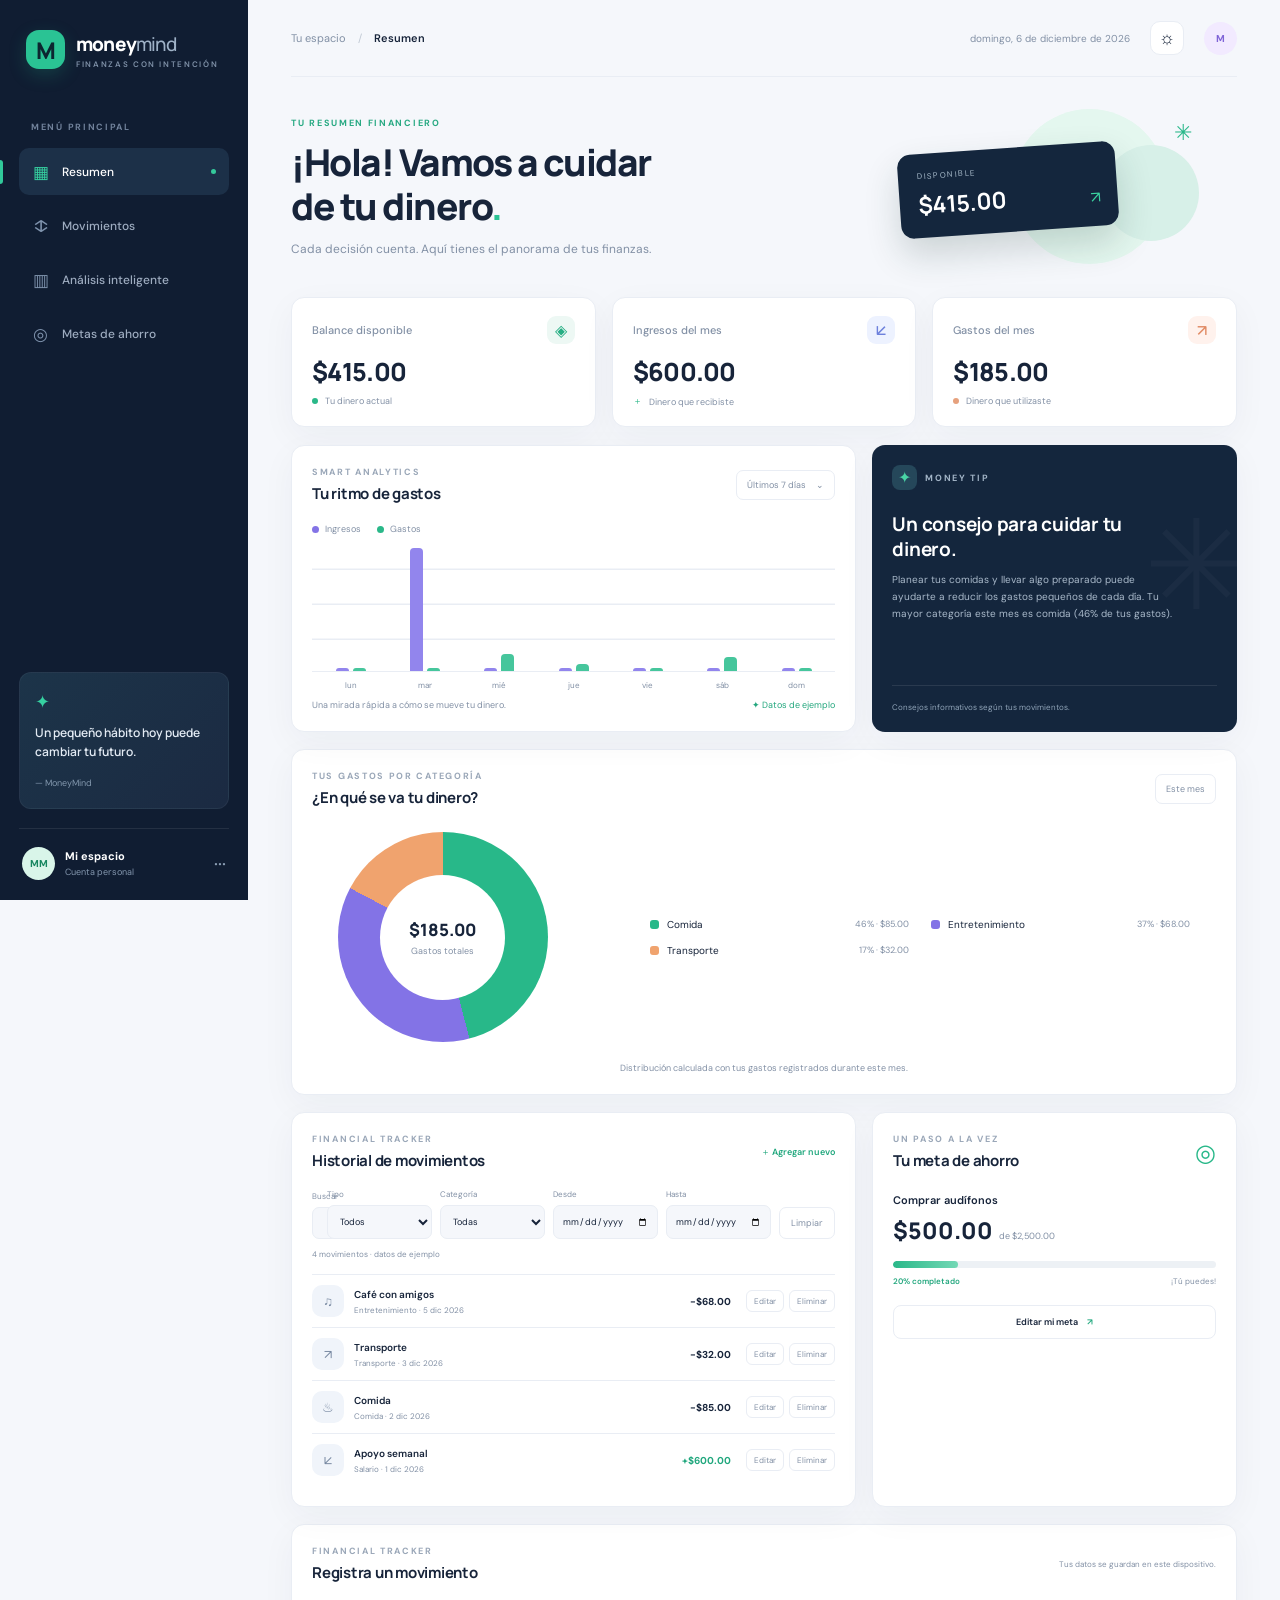
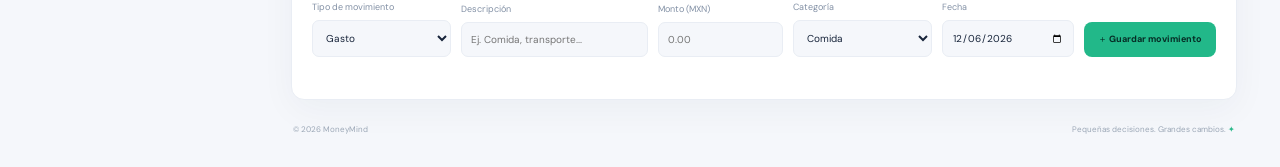
==== index.html @ c8168538 "Migrar versión actual de MoneyMind" ====
<!DOCTYPE html>
<html lang="es">
<head>
  <meta charset="UTF-8">
  <meta name="viewport" content="width=device-width, initial-scale=1.0">
  <meta name="theme-color" content="#101b2d">
  <meta name="description" content="MoneyMind: entiende tus hábitos y toma el control de tu dinero.">
  <title>MoneyMind — Tu dinero, bajo control</title>
  <link rel="preconnect" href="https://fonts.googleapis.com">
  <link rel="preconnect" href="https://fonts.gstatic.com" crossorigin>
  <link href="https://fonts.googleapis.com/css2?family=DM+Sans:wght@400;500;600;700&family=Manrope:wght@400;500;600;700;800&display=swap" rel="stylesheet">
  <link rel="stylesheet" href="css/styles.css">
</head>
<body>
  <div class="app-shell">
    <aside class="sidebar" id="sidebar">
      <a class="brand" href="#" aria-label="MoneyMind inicio">
        <span class="brand-mark">M</span>
        <span>money<span class="brand-light">mind</span><small>FINANZAS CON INTENCIÓN</small></span>
      </a>
      <div class="side-label">MENÚ PRINCIPAL</div>
      <nav class="nav-list" aria-label="Navegación principal">
        <a class="nav-item active" href="#overview"><span class="nav-icon">▦</span>Resumen <span class="nav-current"></span></a>
        <a class="nav-item" href="#transactions"><span class="nav-icon">↕</span>Movimientos</a>
        <a class="nav-item" href="#analytics"><span class="nav-icon">▥</span>Análisis inteligente</a>
        <a class="nav-item" href="#goals"><span class="nav-icon">◎</span>Metas de ahorro</a>
      </nav>
      <div class="sidebar-bottom">
        <div class="tip-card">
          <span class="tip-spark">✦</span>
          <p>Un pequeño hábito hoy puede cambiar tu futuro.</p>
          <span>— MoneyMind</span>
        </div>
        <div class="profile">
          <div class="avatar">MM</div>
          <div><strong>Mi espacio</strong><small>Cuenta personal</small></div>
          <span class="profile-dots">···</span>
        </div>
      </div>
    </aside>

    <main class="main-content" id="overview">
      <header class="topbar">
        <button class="mobile-menu" id="mobileMenu" aria-label="Abrir menú">☰</button>
        <div class="breadcrumb">Tu espacio <span>/</span> <strong>Resumen</strong></div>
        <div class="top-actions">
          <span class="date-label" id="todayLabel"></span>
          <button class="icon-button theme-toggle" id="themeToggle" aria-label="Cambiar tema" title="Cambiar tema">☼</button>
          <div class="top-avatar">M</div>
        </div>
      </header>

      <section class="welcome-row">
        <div>
          <p class="eyebrow">TU RESUMEN FINANCIERO</p>
          <h1>¡Hola! Vamos a cuidar<br class="desktop-break"> de tu dinero<span class="accent-dot">.</span></h1>
          <p class="welcome-subtitle">Cada decisión cuenta. Aquí tienes el panorama de tus finanzas.</p>
        </div>
        <div class="welcome-art" aria-hidden="true">
          <div class="art-circle circle-one"></div><div class="art-circle circle-two"></div>
          <div class="art-card"><span>DISPONIBLE</span><strong id="artBalance">$0.00</strong><i>↗</i></div>
          <span class="art-star">✳</span>
        </div>
      </section>

      <section class="summary-grid" aria-label="Resumen de finanzas">
        <article class="summary-card balance-card">
          <div class="card-top"><span>Balance disponible</span><span class="metric-icon">◈</span></div>
          <div class="metric-value" id="balanceValue">$0.00</div>
          <div class="metric-foot"><span class="status-dot"></span><span>Tu dinero actual</span></div>
        </article>
        <article class="summary-card">
          <div class="card-top"><span>Ingresos del mes</span><span class="metric-icon income-icon">↙</span></div>
          <div class="metric-value" id="incomeValue">$0.00</div>
          <div class="metric-foot"><span class="positive">＋</span><span>Dinero que recibiste</span></div>
        </article>
        <article class="summary-card">
          <div class="card-top"><span>Gastos del mes</span><span class="metric-icon expense-icon">↗</span></div>
          <div class="metric-value" id="expenseValue">$0.00</div>
          <div class="metric-foot"><span class="neutral-dot"></span><span>Dinero que utilizaste</span></div>
        </article>
      </section>

      <section class="content-grid">
        <article class="panel chart-panel" id="analytics">
          <div class="panel-heading">
            <div><p class="eyebrow">SMART ANALYTICS</p><h2>Tu ritmo de gastos</h2></div>
            <span class="period-pill">Últimos 7 días <span>⌄</span></span>
          </div>
          <div class="chart-legend"><span><i class="legend-dot income-legend"></i>Ingresos</span><span><i class="legend-dot expense-legend"></i>Gastos</span></div>
          <div class="chart" id="weeklyChart" aria-label="Gráfica de ingresos y gastos de los últimos siete días"></div>
          <div class="chart-foot"><span>Una mirada rápida a cómo se mueve tu dinero.</span><span class="chart-insight" id="dataStatus">✦ Datos de ejemplo</span></div>
        </article>

        <article class="panel insight-panel">
          <div class="insight-heading"><span class="insight-icon">✦</span><span class="eyebrow">MONEY TIP</span></div>
          <h2>Un consejo para cuidar tu dinero.</h2>
          <p id="insightText">Registra tus movimientos para descubrir en qué estás gastando más y encontrar oportunidades para ahorrar.</p>
          <div class="insight-bottom"><span>Consejos informativos según tus movimientos.</span></div>
        </article>
      </section>


      <section class="panel category-panel" id="categoryBreakdown">
        <div class="panel-heading">
          <div><p class="eyebrow">TUS GASTOS POR CATEGORÍA</p><h2>¿En qué se va tu dinero?</h2></div>
          <span class="period-pill">Este mes</span>
        </div>
        <div class="pie-layout">
          <div class="expense-pie" id="expensePie" role="img" aria-label="Distribución de gastos por categoría">
            <div class="pie-center"><strong id="pieTotal">$0.00</strong><span>Gastos totales</span></div>
          </div>
          <div class="pie-legend" id="pieLegend"></div>
        </div>
        <p class="pie-note" id="pieNote">La gráfica mostrará tus gastos cuando registres movimientos.</p>
      </section>

      <section class="lower-grid">
        <article class="panel transactions-panel" id="transactions">
          <div class="panel-heading">
            <div><p class="eyebrow">FINANCIAL TRACKER</p><h2>Historial de movimientos</h2></div>
            <a class="text-link" href="#addTransaction">＋ Agregar nuevo</a>
          </div>
          <div class="history-filters" aria-label="Filtros del historial">
            <label>Buscar<input id="searchFilter" type="search" placeholder="Descripción o categoría"></label>
            <label>Tipo<select id="typeFilter"><option value="all">Todos</option><option value="income">Ingresos</option><option value="expense">Gastos</option></select></label>
            <label>Categoría<select id="categoryFilter"><option value="all">Todas</option><option>Comida</option><option>Transporte</option><option>Educación</option><option>Entretenimiento</option><option>Compras</option><option>Salud</option><option>Salario</option><option>Otros</option></select></label>
            <label>Desde<input id="startDateFilter" type="date"></label>
            <label>Hasta<input id="endDateFilter" type="date"></label>
            <button class="filter-reset" id="resetFilters" type="button">Limpiar</button>
          </div>
          <div class="history-count" id="historyCount" aria-live="polite"></div>
          <div class="transaction-list" id="transactionList"></div>
          <div class="empty-state hidden" id="emptyTransactions">No hay movimientos que coincidan con los filtros.</div>
        </article>

        <article class="panel goal-panel" id="goals">
          <div class="panel-heading"><div><p class="eyebrow">UN PASO A LA VEZ</p><h2>Tu meta de ahorro</h2></div><span class="goal-symbol">◎</span></div>
          <div class="goal-name" id="goalName">Mi primera meta</div>
          <div class="goal-amount"><strong id="goalCurrent">$0</strong><span>de <span id="goalTarget">$2,500</span></span></div>
          <div class="progress-track"><div class="progress-fill" id="goalProgress"></div></div>
          <div class="goal-foot"><span id="goalPercent">0% completado</span><span>¡Tú puedes!</span></div>
          <button class="outline-button" id="editGoal">Editar mi meta <span>↗</span></button>
        </article>
      </section>

      <section class="panel add-panel" id="addTransaction">
        <div class="panel-heading">
          <div><p class="eyebrow">FINANCIAL TRACKER</p><h2>Registra un movimiento</h2></div>
          <span class="form-note">Tus datos se guardan en este dispositivo.</span>
        </div>
        <form id="transactionForm" class="transaction-form">
          <label>Tipo de movimiento<select id="type" required><option value="expense">Gasto</option><option value="income">Ingreso</option></select></label>
          <label>Descripción<input id="description" type="text" placeholder="Ej. Comida, transporte..." maxlength="50" required></label>
          <label>Monto (MXN)<input id="amount" type="number" min="0.01" step="0.01" placeholder="0.00" required></label>
          <label>Categoría<select id="category" required><option>Comida</option><option>Transporte</option><option>Educación</option><option>Entretenimiento</option><option>Compras</option><option>Salud</option><option>Salario</option><option>Otros</option></select></label>
          <label>Fecha<input id="transactionDate" type="date" required></label>
          <div class="form-actions"><button class="primary-button" id="submitTransaction" type="submit">＋ Guardar movimiento</button><button class="cancel-button hidden" id="cancelEdit" type="button">Cancelar</button></div>
        </form>
        <p class="form-feedback" id="formFeedback" role="status"></p>
      </section>

      <footer class="footer"><span>© 2026 MoneyMind</span><span>Pequeñas decisiones. Grandes cambios. <b>✦</b></span></footer>
    </main>
  </div>
  <script src="js/app.js"></script>
</body>
</html>
---- css/styles.css ----
:root{font-family:"DM Sans",sans-serif;color:#17243a;background:#f5f7fb;font-synthesis:none;text-rendering:optimizeLegibility;--bg:#f5f7fb;--surface:#fff;--text:#17243a;--muted:#8290a5;--line:#e9edf4;--navy:#101d32;--green:#28b889;--green-soft:#e8f8f2;--purple:#8373e6;--shadow:0 10px 35px rgba(24,43,75,.045)}
*{box-sizing:border-box}html{scroll-behavior:smooth}body{margin:0;background:var(--bg);color:var(--text);transition:background .25s,color .25s}button,input,select{font:inherit}button,a{-webkit-tap-highlight-color:transparent}a{color:inherit;text-decoration:none}.app-shell{min-height:100vh}.sidebar{width:248px;background:var(--navy);color:#fff;position:fixed;inset:0 auto 0 0;padding:30px 19px 20px;display:flex;flex-direction:column;z-index:10}.brand{display:flex;align-items:center;gap:11px;font:800 19px Manrope,sans-serif;letter-spacing:-.8px;margin:0 0 52px 7px}.brand-mark{height:39px;width:39px;border-radius:13px;background:#2ac394;color:#0c2630;display:grid;place-items:center;font:800 23px Manrope;box-shadow:0 6px 18px #20b78935}.brand-light{font-weight:500;color:#9fb2c7}.brand small{display:block;font:600 8px "DM Sans";letter-spacing:1.65px;color:#7f91a8;margin-top:2px}.side-label,.eyebrow{font-size:9px;font-weight:700;letter-spacing:1.7px;color:var(--muted)}.side-label{color:#71829b;margin:0 0 15px 12px}.nav-list{display:grid;gap:7px}.nav-item{height:47px;display:flex;align-items:center;gap:13px;padding:0 13px;border-radius:10px;color:#9eacc0;font-size:12px;font-weight:500;position:relative;transition:.2s}.nav-item:hover{background:#ffffff0c;color:white}.nav-item.active{background:#1c3048;color:#fff}.nav-item.active:before{content:"";position:absolute;left:-19px;height:24px;width:3px;background:#31c99a;border-radius:0 4px 4px 0}.nav-icon{font-size:17px;width:17px;text-align:center;color:#7f93ad}.active .nav-icon{color:#36d1a1}.nav-current{margin-left:auto;width:5px;height:5px;background:#35c99b;border-radius:50%}.soon{font-size:7px;letter-spacing:.7px;background:#35425a;color:#aab8cb;padding:4px 5px;border-radius:4px;margin-left:auto}.sidebar-bottom{margin-top:auto}.tip-card{padding:17px 15px;background:linear-gradient(135deg,#1c3449,#1b2a42);border:1px solid #ffffff0c;border-radius:12px;margin-bottom:19px}.tip-spark{color:#36d1a1;font-size:18px}.tip-card p{font:600 12px/1.6 Manrope;margin:9px 0;color:#e2eaf3}.tip-card>span:last-child{font-size:9px;color:#8297ad}.profile{border-top:1px solid #ffffff15;padding:18px 3px 0;display:flex;align-items:center;gap:10px}.avatar,.top-avatar{height:33px;width:33px;border-radius:50%;display:grid;place-items:center;background:#d9f5e9;color:#178760;font-size:10px;font-weight:700}.profile strong,.profile small{display:block}.profile strong{font-size:11px}.profile small{font-size:9px;color:#8497ae;margin-top:3px}.profile-dots{margin-left:auto;color:#8da0b6;font-size:20px}.main-content{margin-left:248px;padding:0 43px 24px;max-width:1640px}.topbar{height:77px;display:flex;align-items:center;justify-content:space-between;border-bottom:1px solid var(--line)}.breadcrumb{font-size:11px;color:var(--muted)}.breadcrumb span{padding:0 9px;color:#c1c9d4}.breadcrumb strong{color:var(--text);font-weight:600}.top-actions{display:flex;align-items:center;gap:20px}.date-label{font-size:10px;color:var(--muted)}.icon-button{height:34px;width:34px;border:1px solid var(--line);border-radius:10px;background:var(--surface);color:var(--text);cursor:pointer;font-size:18px}.top-avatar{background:#f2eaff;color:#8065d7}.mobile-menu{display:none}.welcome-row{min-height:220px;display:flex;align-items:center;justify-content:space-between;position:relative;overflow:hidden}.welcome-row .eyebrow{color:#27a982;margin:0 0 12px}.welcome-row h1{font:800 clamp(28px,3vw,37px)/1.18 Manrope,sans-serif;letter-spacing:-1.5px;margin:0;color:var(--text)}.accent-dot{color:#2ac394}.welcome-subtitle{font-size:12px;color:var(--muted);margin:13px 0 0}.welcome-art{height:170px;width:330px;position:relative;margin-right:4%;}.art-circle{position:absolute;border-radius:50%;background:#e4f7ef}.circle-one{height:155px;width:155px;right:32px;top:7px}.circle-two{height:96px;width:96px;right:0;top:43px;background:#d7f0e8}.art-card{position:absolute;top:46px;left:30px;width:218px;padding:17px 19px;background:#14263d;color:white;border-radius:13px;box-shadow:0 17px 35px #183c3730;transform:rotate(-4deg)}.art-card span{display:block;font-size:8px;letter-spacing:1.5px;color:#a6b9c9}.art-card strong{display:block;font:700 23px Manrope;margin-top:8px}.art-card i{position:absolute;right:17px;bottom:18px;color:#3bd2a0;font-style:normal}.art-star{position:absolute;right:7px;top:16px;color:#28b889;font-size:22px}.summary-grid{display:grid;grid-template-columns:repeat(3,1fr);gap:16px;margin-bottom:18px}.summary-card,.panel{background:var(--surface);border:1px solid var(--line);border-radius:13px;box-shadow:var(--shadow)}.summary-card{padding:18px 20px;min-height:124px}.card-top{display:flex;align-items:center;justify-content:space-between;font-size:11px;color:var(--muted);font-weight:500}.metric-icon{height:28px;width:28px;display:grid;place-items:center;border-radius:9px;background:#edf8f4;color:#25ae83;font-size:16px}.income-icon{background:#edf2ff;color:#6d81dc}.expense-icon{background:#fff2ed;color:#e18b65}.metric-value{font:800 25px Manrope;letter-spacing:-.7px;margin:10px 0 6px}.metric-foot{display:flex;align-items:center;gap:7px;font-size:9px;color:var(--muted)}.status-dot,.neutral-dot{width:6px;height:6px;border-radius:50%;background:#2ab889}.neutral-dot{background:#e6a17d}.positive{color:#2ab889;font-weight:700}.content-grid{display:grid;grid-template-columns:1.55fr 1fr;gap:16px;margin-bottom:17px}.panel{padding:20px}.panel-heading{display:flex;align-items:center;justify-content:space-between;gap:12px}.panel-heading .eyebrow{margin:0 0 5px;color:#9aa7b8}.panel h2{font:700 15px Manrope;margin:0;letter-spacing:-.25px}.period-pill{font-size:9px;color:var(--muted);padding:8px 10px;border:1px solid var(--line);border-radius:7px}.period-pill span{margin-left:8px}.chart-legend{display:flex;gap:16px;margin-top:19px;font-size:9px;color:var(--muted)}.chart-legend span{display:flex;align-items:center;gap:6px}.legend-dot{height:7px;width:7px;border-radius:50%;display:inline-block}.income-legend{background:#8373e6}.expense-legend{background:#2ab889}.chart{height:137px;display:flex;align-items:flex-end;justify-content:space-around;gap:13px;padding:13px 8px 0;border-bottom:1px solid var(--line);background:repeating-linear-gradient(to bottom,transparent 0,transparent 33px,var(--line) 34px,var(--line) 35px)}.chart-day{height:100%;display:flex;align-items:flex-end;gap:4px;position:relative;flex:1;justify-content:center}.chart-bar{width:min(13px,38%);border-radius:4px 4px 0 0;min-height:3px;transition:height .3s}.chart-bar.income{background:#9285ed}.chart-bar.expense{background:#46c69c}.chart-day small{position:absolute;bottom:-19px;font-size:8px;color:var(--muted)}.chart-foot{display:flex;justify-content:space-between;gap:10px;margin-top:27px;font-size:9px;color:var(--muted)}.chart-insight{color:#24a77e}.insight-panel{background:#14263d;color:white;position:relative;overflow:hidden;border:0;display:flex;flex-direction:column;min-height:250px}.insight-panel:after{content:"✳";position:absolute;right:-12px;top:40px;font-size:125px;color:#ffffff08}.insight-heading{display:flex;align-items:center;gap:8px}.insight-heading .eyebrow{color:#a2b4c6;margin:0}.insight-icon{height:25px;width:25px;display:grid;place-items:center;border-radius:8px;background:#25475a;color:#49d4a5}.live-tag{font-size:7px;color:#5bd6aa;margin-left:auto;letter-spacing:.7px}.insight-panel h2{font:700 19px/1.3 Manrope;margin:22px 0 10px;max-width:250px;position:relative;z-index:1}.insight-panel>p{font-size:10px;line-height:1.7;color:#a9b9ca;margin:0;max-width:280px;position:relative;z-index:1}.insight-bottom{margin-top:auto;padding-top:16px;border-top:1px solid #ffffff18;display:flex;align-items:center;justify-content:space-between;font-size:8px;color:#91a5b9}.insight-arrow{font-size:16px;color:#48d3a4}.lower-grid{display:grid;grid-template-columns:1.55fr 1fr;gap:16px;margin-bottom:17px}.text-link{font-size:9px;color:#20a77d;font-weight:600}.transaction-list{margin-top:15px}.transaction-row{display:flex;align-items:center;padding:10px 0;border-top:1px solid var(--line);gap:10px}.transaction-icon{width:32px;height:32px;border-radius:10px;background:#f0f4fa;display:grid;place-items:center;color:#7788a1;font-size:13px}.transaction-meta{flex:1;min-width:0}.transaction-meta strong,.transaction-meta small{display:block}.transaction-meta strong{font-size:10px;font-weight:600}.transaction-meta small{font-size:8px;color:var(--muted);margin-top:4px}.transaction-amount{font-size:10px;font-weight:700;white-space:nowrap}.transaction-amount.income{color:#20a77d}.transaction-amount.expense{color:var(--text)}.empty-state{padding:25px 0;text-align:center;color:var(--muted);font-size:10px}.hidden{display:none!important}.goal-symbol{font-size:24px;color:#28b889}.goal-name{font-size:11px;font-weight:600;margin:22px 0 7px}.goal-amount{display:flex;align-items:baseline;gap:6px}.goal-amount strong{font:800 23px Manrope}.goal-amount>span{font-size:9px;color:var(--muted)}.progress-track{height:7px;border-radius:20px;background:#edf1f5;margin:15px 0 8px;overflow:hidden}.progress-fill{height:100%;width:0;background:linear-gradient(90deg,#2ab889,#73d8b5);border-radius:20px;transition:width .3s}.goal-foot{display:flex;justify-content:space-between;font-size:8px;color:var(--muted)}.goal-foot span:first-child{color:#23a77e;font-weight:600}.outline-button{width:100%;margin-top:19px;padding:10px;border:1px solid var(--line);border-radius:8px;background:transparent;color:var(--text);font-size:9px;font-weight:600;cursor:pointer}.outline-button span{margin-left:7px;color:#24aa80}.add-panel{margin-bottom:15px}.form-note{font-size:8px;color:var(--muted)}.transaction-form{display:grid;grid-template-columns:1fr 1.4fr 1fr 1fr auto;align-items:end;gap:10px;margin-top:18px}.transaction-form label{font-size:9px;color:var(--muted);display:grid;gap:7px}.transaction-form input,.transaction-form select{width:100%;min-width:0;border:1px solid var(--line);border-radius:7px;background:var(--bg);color:var(--text);padding:10px 9px;font-size:10px;outline:none}.transaction-form input:focus,.transaction-form select:focus{border-color:#2ab889;box-shadow:0 0 0 3px #2ab88918}.primary-button{border:0;border-radius:8px;padding:11px 14px;background:#22b889;color:#062c25;font-size:9px;font-weight:700;white-space:nowrap;cursor:pointer;transition:.2s}.primary-button:hover{background:#42d0a1;transform:translateY(-1px)}.form-feedback{font-size:9px;color:#20a77d;margin:10px 0 0;min-height:12px}.footer{display:flex;justify-content:space-between;padding:9px 2px;font-size:8px;color:#9ba7b6}.footer b{color:#28b889}
body.dark{--bg:#0d1726;--surface:#142238;--text:#e9f0f7;--muted:#91a1b5;--line:#26374d;--shadow:0 10px 35px #0002}.dark .summary-card,.dark .panel{box-shadow:none}.dark .welcome-row h1{color:var(--text)}.dark .art-circle{background:#1d3a42}.dark .circle-two{background:#24474b}.dark .art-card{background:#091523}.dark .metric-icon{background:#1d3c3b}.dark .income-icon{background:#252f4d}.dark .expense-icon{background:#49352f}.dark .transaction-icon{background:#203149}.dark .progress-track{background:#26374d}.dark .transaction-form input,.dark .transaction-form select{background:#0e1a2b}.dark .icon-button{background:var(--surface)}
@media(min-width:1500px){.main-content{padding-left:60px;padding-right:60px}.summary-card{min-height:135px}.chart{height:155px}}
@media(max-width:1100px){.main-content{padding:0 25px 22px}.sidebar{width:220px}.main-content{margin-left:220px}.transaction-form{grid-template-columns:repeat(2,1fr)}.transaction-form .primary-button{grid-column:span 2}.welcome-art{margin-right:0}}
@media(max-width:760px){.sidebar{transform:translateX(-100%);transition:transform .25s;width:250px;box-shadow:15px 0 35px #0002}.sidebar.open{transform:translateX(0)}.main-content{margin-left:0;padding:0 17px 20px}.topbar{height:62px}.mobile-menu{display:block;border:0;background:transparent;color:var(--text);font-size:19px;padding:5px 9px 5px 0}.breadcrumb{margin-right:auto}.top-actions{gap:10px}.date-label{display:none}.welcome-row{min-height:180px}.welcome-row h1{font-size:29px}.welcome-subtitle{font-size:10px;max-width:270px;line-height:1.5}.welcome-art{width:145px;transform:scale(.7);transform-origin:center right;margin-left:-25px}.summary-grid{gap:8px}.summary-card{padding:13px 11px;min-height:105px}.card-top{font-size:9px;gap:4px}.metric-icon{width:23px;height:23px}.metric-value{font-size:18px}.metric-foot{font-size:8px}.content-grid,.lower-grid{grid-template-columns:1fr}.insight-panel{min-height:220px}.chart-panel{min-height:240px}.panel{padding:16px}.transaction-form{grid-template-columns:1fr 1fr}.transaction-form .primary-button{grid-column:span 2}.footer{gap:10px;line-height:1.5}.desktop-break{display:none}}
@media(max-width:390px){.welcome-art{display:none}.summary-grid{grid-template-columns:1fr}.summary-card{min-height:90px}.summary-card .metric-value{margin:6px 0}.transaction-form{grid-template-columns:1fr}.transaction-form .primary-button{grid-column:auto}.form-note{display:none}.panel-heading h2{font-size:14px}}

/* Financial Tracker v2 */
.history-filters{display:grid;grid-template-columns:1.5fr repeat(4,minmax(105px,1fr)) auto;gap:8px;align-items:end;margin:18px 0 10px}
.history-filters label{display:grid;gap:6px;min-width:0;font-size:8px;color:var(--muted)}
.history-filters input,.history-filters select{width:100%;min-width:0;padding:9px 8px;border:1px solid var(--line);border-radius:7px;background:var(--bg);color:var(--text);font-size:9px;outline:none}
.history-filters input:focus,.history-filters select:focus{border-color:#2ab889;box-shadow:0 0 0 3px #2ab88918}
.filter-reset,.cancel-button{padding:9px 11px;border:1px solid var(--line);border-radius:7px;background:transparent;color:var(--muted);font-size:9px;cursor:pointer}
.history-count{font-size:8px;color:var(--muted);margin:8px 0}
.transaction-row{min-width:0}
.transaction-actions{display:flex;gap:5px;margin-left:5px}
.transaction-action{border:1px solid var(--line);background:transparent;color:var(--muted);border-radius:6px;padding:5px 7px;font-size:8px;cursor:pointer}
.transaction-action:hover{border-color:#2ab889;color:#20a77d}
.transaction-action.delete:hover{border-color:#e49b83;color:#d16d4d}
.form-actions{display:flex;gap:7px;align-items:center}
.form-actions .primary-button{flex:1}
.cancel-button{white-space:nowrap;color:var(--text)}
.transaction-form{grid-template-columns:1fr 1.35fr .9fr 1fr .95fr auto}
@media(max-width:1100px){.transaction-form{grid-template-columns:repeat(3,1fr)}.transaction-form .form-actions{grid-column:span 3}.history-filters{grid-template-columns:repeat(3,minmax(0,1fr))}}
@media(max-width:760px){.transaction-form{grid-template-columns:1fr 1fr}.transaction-form .form-actions{grid-column:span 2}.history-filters{grid-template-columns:1fr 1fr}.history-filters label:first-child{grid-column:span 2}.transaction-row{flex-wrap:wrap}.transaction-actions{margin-left:auto}}
@media(max-width:390px){.transaction-form{grid-template-columns:1fr}.transaction-form .form-actions{grid-column:auto}.history-filters{grid-template-columns:1fr}.history-filters label:first-child{grid-column:auto}}

/* Distribución de gastos por categoría */
.category-panel{margin-bottom:17px}
.pie-layout{display:flex;align-items:center;justify-content:center;gap:clamp(35px,8vw,110px);padding:24px 10px 8px}
.expense-pie{width:210px;height:210px;flex:0 0 210px;border-radius:50%;display:grid;place-items:center;background:conic-gradient(var(--line) 0deg 360deg);position:relative}
.pie-center{width:125px;height:125px;border-radius:50%;background:var(--surface);display:flex;flex-direction:column;align-items:center;justify-content:center;position:relative}
.pie-center strong{font:800 17px Manrope;color:var(--text);max-width:110px;overflow:hidden;text-overflow:ellipsis}
.pie-center span{font-size:9px;color:var(--muted);margin-top:4px}
.pie-legend{display:grid;grid-template-columns:repeat(2,minmax(120px,1fr));gap:13px 22px;max-width:540px;flex:1}
.pie-legend-item{display:flex;align-items:center;gap:8px;min-width:0;font-size:10px;color:var(--text)}
.pie-legend-dot{width:9px;height:9px;border-radius:3px;flex:0 0 9px}
.pie-legend-name{overflow:hidden;text-overflow:ellipsis;white-space:nowrap;flex:1}
.pie-legend-value{font-size:9px;color:var(--muted);white-space:nowrap}
.pie-note{font-size:9px;color:var(--muted);text-align:center;margin:12px 0 0}
.insight-panel{min-height:250px}
.insight-bottom{justify-content:flex-start}
@media(max-width:760px){.pie-layout{flex-direction:column;gap:22px}.pie-legend{width:100%;grid-template-columns:repeat(2,minmax(0,1fr));gap:12px}.expense-pie{width:190px;height:190px;flex-basis:190px}.pie-center{width:112px;height:112px}}
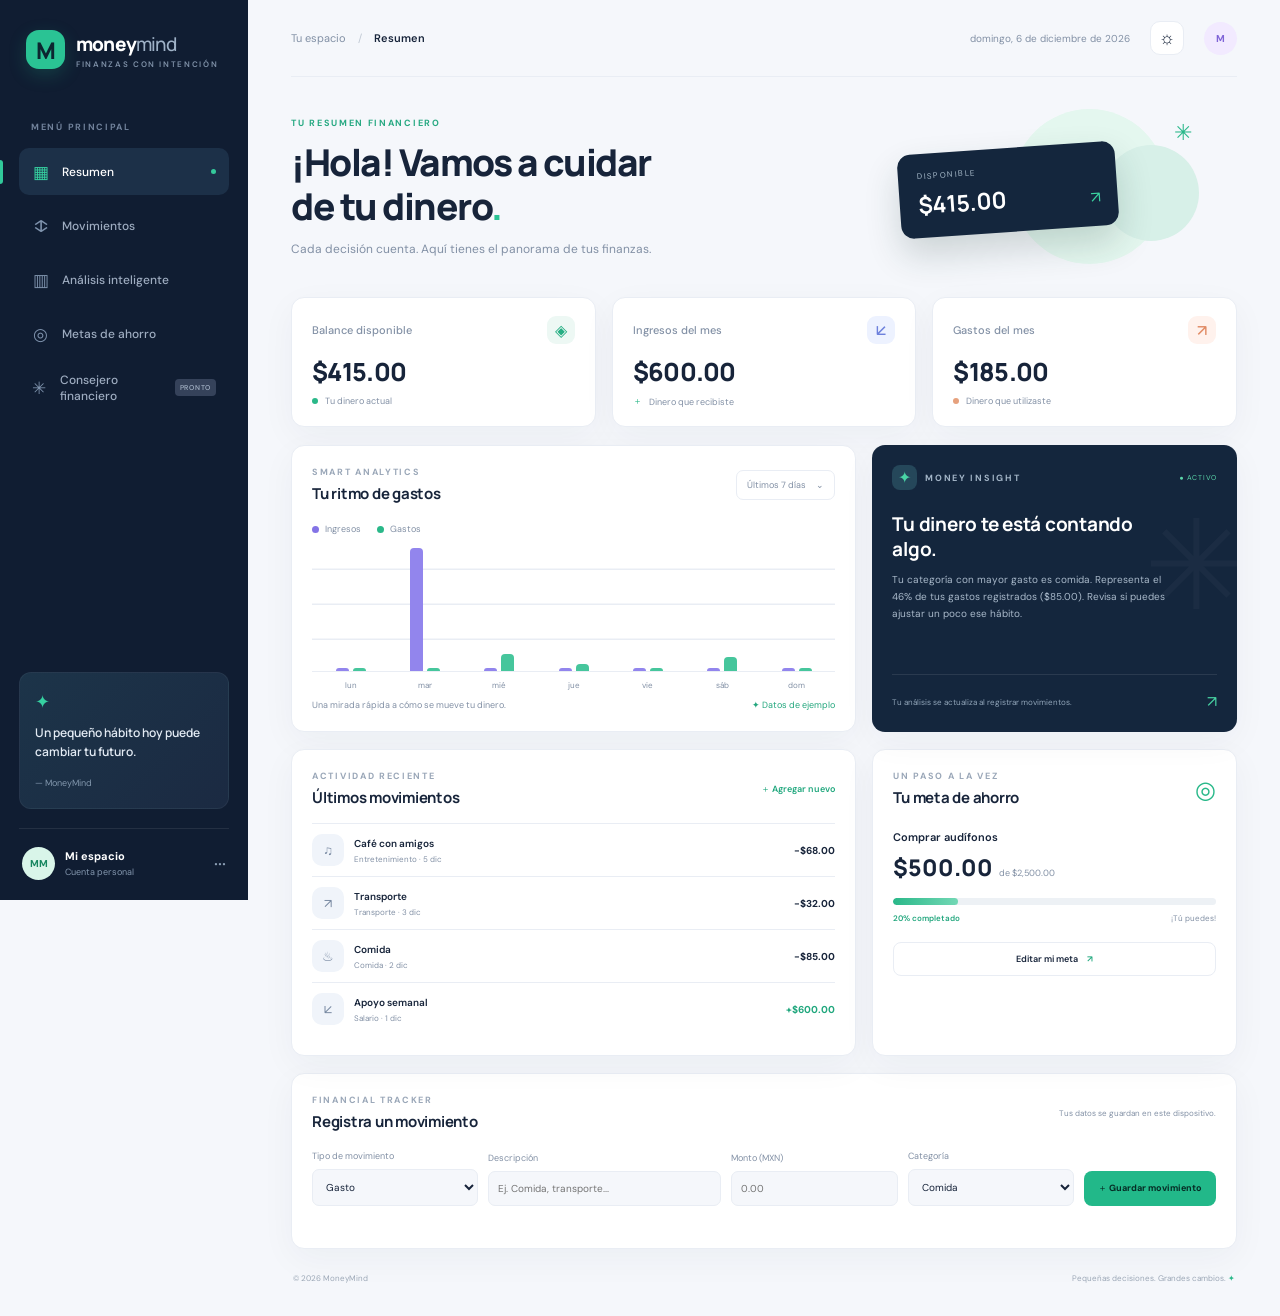
==== commit 70839d93: "Migrar versión anterior del prototipo MoneyMind" ====
--- a/index.html
+++ b/index.html
@@ -24,6 +24,7 @@
         <a class="nav-item" href="#transactions"><span class="nav-icon">↕</span>Movimientos</a>
         <a class="nav-item" href="#analytics"><span class="nav-icon">▥</span>Análisis inteligente</a>
         <a class="nav-item" href="#goals"><span class="nav-icon">◎</span>Metas de ahorro</a>
+        <a class="nav-item" href="#coach"><span class="nav-icon">✳</span>Consejero financiero <span class="soon">PRONTO</span></a>
       </nav>
       <div class="sidebar-bottom">
         <div class="tip-card">
@@ -89,49 +90,25 @@
           </div>
           <div class="chart-legend"><span><i class="legend-dot income-legend"></i>Ingresos</span><span><i class="legend-dot expense-legend"></i>Gastos</span></div>
           <div class="chart" id="weeklyChart" aria-label="Gráfica de ingresos y gastos de los últimos siete días"></div>
-          <div class="chart-foot"><span>Una mirada rápida a cómo se mueve tu dinero.</span><span class="chart-insight" id="dataStatus">✦ Datos de ejemplo</span></div>
+          <div class="chart-foot"><span>Una mirada rápida a cómo se mueve tu dinero.</span><span class="chart-insight">✦ Datos de ejemplo</span></div>
         </article>
 
         <article class="panel insight-panel">
-          <div class="insight-heading"><span class="insight-icon">✦</span><span class="eyebrow">MONEY TIP</span></div>
-          <h2>Un consejo para cuidar tu dinero.</h2>
+          <div class="insight-heading"><span class="insight-icon">✦</span><span class="eyebrow">MONEY INSIGHT</span><span class="live-tag">● ACTIVO</span></div>
+          <h2>Tu dinero te está contando algo.</h2>
           <p id="insightText">Registra tus movimientos para descubrir en qué estás gastando más y encontrar oportunidades para ahorrar.</p>
-          <div class="insight-bottom"><span>Consejos informativos según tus movimientos.</span></div>
+          <div class="insight-bottom"><span>Tu análisis se actualiza al registrar movimientos.</span><span class="insight-arrow">↗</span></div>
         </article>
-      </section>
-
-
-      <section class="panel category-panel" id="categoryBreakdown">
-        <div class="panel-heading">
-          <div><p class="eyebrow">TUS GASTOS POR CATEGORÍA</p><h2>¿En qué se va tu dinero?</h2></div>
-          <span class="period-pill">Este mes</span>
-        </div>
-        <div class="pie-layout">
-          <div class="expense-pie" id="expensePie" role="img" aria-label="Distribución de gastos por categoría">
-            <div class="pie-center"><strong id="pieTotal">$0.00</strong><span>Gastos totales</span></div>
-          </div>
-          <div class="pie-legend" id="pieLegend"></div>
-        </div>
-        <p class="pie-note" id="pieNote">La gráfica mostrará tus gastos cuando registres movimientos.</p>
       </section>
 
       <section class="lower-grid">
         <article class="panel transactions-panel" id="transactions">
           <div class="panel-heading">
-            <div><p class="eyebrow">FINANCIAL TRACKER</p><h2>Historial de movimientos</h2></div>
+            <div><p class="eyebrow">ACTIVIDAD RECIENTE</p><h2>Últimos movimientos</h2></div>
             <a class="text-link" href="#addTransaction">＋ Agregar nuevo</a>
           </div>
-          <div class="history-filters" aria-label="Filtros del historial">
-            <label>Buscar<input id="searchFilter" type="search" placeholder="Descripción o categoría"></label>
-            <label>Tipo<select id="typeFilter"><option value="all">Todos</option><option value="income">Ingresos</option><option value="expense">Gastos</option></select></label>
-            <label>Categoría<select id="categoryFilter"><option value="all">Todas</option><option>Comida</option><option>Transporte</option><option>Educación</option><option>Entretenimiento</option><option>Compras</option><option>Salud</option><option>Salario</option><option>Otros</option></select></label>
-            <label>Desde<input id="startDateFilter" type="date"></label>
-            <label>Hasta<input id="endDateFilter" type="date"></label>
-            <button class="filter-reset" id="resetFilters" type="button">Limpiar</button>
-          </div>
-          <div class="history-count" id="historyCount" aria-live="polite"></div>
           <div class="transaction-list" id="transactionList"></div>
-          <div class="empty-state hidden" id="emptyTransactions">No hay movimientos que coincidan con los filtros.</div>
+          <div class="empty-state hidden" id="emptyTransactions">Aún no hay movimientos. ¡Agrega el primero!</div>
         </article>
 
         <article class="panel goal-panel" id="goals">
@@ -154,8 +131,7 @@
           <label>Descripción<input id="description" type="text" placeholder="Ej. Comida, transporte..." maxlength="50" required></label>
           <label>Monto (MXN)<input id="amount" type="number" min="0.01" step="0.01" placeholder="0.00" required></label>
           <label>Categoría<select id="category" required><option>Comida</option><option>Transporte</option><option>Educación</option><option>Entretenimiento</option><option>Compras</option><option>Salud</option><option>Salario</option><option>Otros</option></select></label>
-          <label>Fecha<input id="transactionDate" type="date" required></label>
-          <div class="form-actions"><button class="primary-button" id="submitTransaction" type="submit">＋ Guardar movimiento</button><button class="cancel-button hidden" id="cancelEdit" type="button">Cancelar</button></div>
+          <button class="primary-button" type="submit">＋ Guardar movimiento</button>
         </form>
         <p class="form-feedback" id="formFeedback" role="status"></p>
       </section>
--- a/css/styles.css
+++ b/css/styles.css
@@ -5,40 +5,3 @@
 @media(max-width:1100px){.main-content{padding:0 25px 22px}.sidebar{width:220px}.main-content{margin-left:220px}.transaction-form{grid-template-columns:repeat(2,1fr)}.transaction-form .primary-button{grid-column:span 2}.welcome-art{margin-right:0}}
 @media(max-width:760px){.sidebar{transform:translateX(-100%);transition:transform .25s;width:250px;box-shadow:15px 0 35px #0002}.sidebar.open{transform:translateX(0)}.main-content{margin-left:0;padding:0 17px 20px}.topbar{height:62px}.mobile-menu{display:block;border:0;background:transparent;color:var(--text);font-size:19px;padding:5px 9px 5px 0}.breadcrumb{margin-right:auto}.top-actions{gap:10px}.date-label{display:none}.welcome-row{min-height:180px}.welcome-row h1{font-size:29px}.welcome-subtitle{font-size:10px;max-width:270px;line-height:1.5}.welcome-art{width:145px;transform:scale(.7);transform-origin:center right;margin-left:-25px}.summary-grid{gap:8px}.summary-card{padding:13px 11px;min-height:105px}.card-top{font-size:9px;gap:4px}.metric-icon{width:23px;height:23px}.metric-value{font-size:18px}.metric-foot{font-size:8px}.content-grid,.lower-grid{grid-template-columns:1fr}.insight-panel{min-height:220px}.chart-panel{min-height:240px}.panel{padding:16px}.transaction-form{grid-template-columns:1fr 1fr}.transaction-form .primary-button{grid-column:span 2}.footer{gap:10px;line-height:1.5}.desktop-break{display:none}}
 @media(max-width:390px){.welcome-art{display:none}.summary-grid{grid-template-columns:1fr}.summary-card{min-height:90px}.summary-card .metric-value{margin:6px 0}.transaction-form{grid-template-columns:1fr}.transaction-form .primary-button{grid-column:auto}.form-note{display:none}.panel-heading h2{font-size:14px}}
-
-/* Financial Tracker v2 */
-.history-filters{display:grid;grid-template-columns:1.5fr repeat(4,minmax(105px,1fr)) auto;gap:8px;align-items:end;margin:18px 0 10px}
-.history-filters label{display:grid;gap:6px;min-width:0;font-size:8px;color:var(--muted)}
-.history-filters input,.history-filters select{width:100%;min-width:0;padding:9px 8px;border:1px solid var(--line);border-radius:7px;background:var(--bg);color:var(--text);font-size:9px;outline:none}
-.history-filters input:focus,.history-filters select:focus{border-color:#2ab889;box-shadow:0 0 0 3px #2ab88918}
-.filter-reset,.cancel-button{padding:9px 11px;border:1px solid var(--line);border-radius:7px;background:transparent;color:var(--muted);font-size:9px;cursor:pointer}
-.history-count{font-size:8px;color:var(--muted);margin:8px 0}
-.transaction-row{min-width:0}
-.transaction-actions{display:flex;gap:5px;margin-left:5px}
-.transaction-action{border:1px solid var(--line);background:transparent;color:var(--muted);border-radius:6px;padding:5px 7px;font-size:8px;cursor:pointer}
-.transaction-action:hover{border-color:#2ab889;color:#20a77d}
-.transaction-action.delete:hover{border-color:#e49b83;color:#d16d4d}
-.form-actions{display:flex;gap:7px;align-items:center}
-.form-actions .primary-button{flex:1}
-.cancel-button{white-space:nowrap;color:var(--text)}
-.transaction-form{grid-template-columns:1fr 1.35fr .9fr 1fr .95fr auto}
-@media(max-width:1100px){.transaction-form{grid-template-columns:repeat(3,1fr)}.transaction-form .form-actions{grid-column:span 3}.history-filters{grid-template-columns:repeat(3,minmax(0,1fr))}}
-@media(max-width:760px){.transaction-form{grid-template-columns:1fr 1fr}.transaction-form .form-actions{grid-column:span 2}.history-filters{grid-template-columns:1fr 1fr}.history-filters label:first-child{grid-column:span 2}.transaction-row{flex-wrap:wrap}.transaction-actions{margin-left:auto}}
-@media(max-width:390px){.transaction-form{grid-template-columns:1fr}.transaction-form .form-actions{grid-column:auto}.history-filters{grid-template-columns:1fr}.history-filters label:first-child{grid-column:auto}}
-
-/* Distribución de gastos por categoría */
-.category-panel{margin-bottom:17px}
-.pie-layout{display:flex;align-items:center;justify-content:center;gap:clamp(35px,8vw,110px);padding:24px 10px 8px}
-.expense-pie{width:210px;height:210px;flex:0 0 210px;border-radius:50%;display:grid;place-items:center;background:conic-gradient(var(--line) 0deg 360deg);position:relative}
-.pie-center{width:125px;height:125px;border-radius:50%;background:var(--surface);display:flex;flex-direction:column;align-items:center;justify-content:center;position:relative}
-.pie-center strong{font:800 17px Manrope;color:var(--text);max-width:110px;overflow:hidden;text-overflow:ellipsis}
-.pie-center span{font-size:9px;color:var(--muted);margin-top:4px}
-.pie-legend{display:grid;grid-template-columns:repeat(2,minmax(120px,1fr));gap:13px 22px;max-width:540px;flex:1}
-.pie-legend-item{display:flex;align-items:center;gap:8px;min-width:0;font-size:10px;color:var(--text)}
-.pie-legend-dot{width:9px;height:9px;border-radius:3px;flex:0 0 9px}
-.pie-legend-name{overflow:hidden;text-overflow:ellipsis;white-space:nowrap;flex:1}
-.pie-legend-value{font-size:9px;color:var(--muted);white-space:nowrap}
-.pie-note{font-size:9px;color:var(--muted);text-align:center;margin:12px 0 0}
-.insight-panel{min-height:250px}
-.insight-bottom{justify-content:flex-start}
-@media(max-width:760px){.pie-layout{flex-direction:column;gap:22px}.pie-legend{width:100%;grid-template-columns:repeat(2,minmax(0,1fr));gap:12px}.expense-pie{width:190px;height:190px;flex-basis:190px}.pie-center{width:112px;height:112px}}
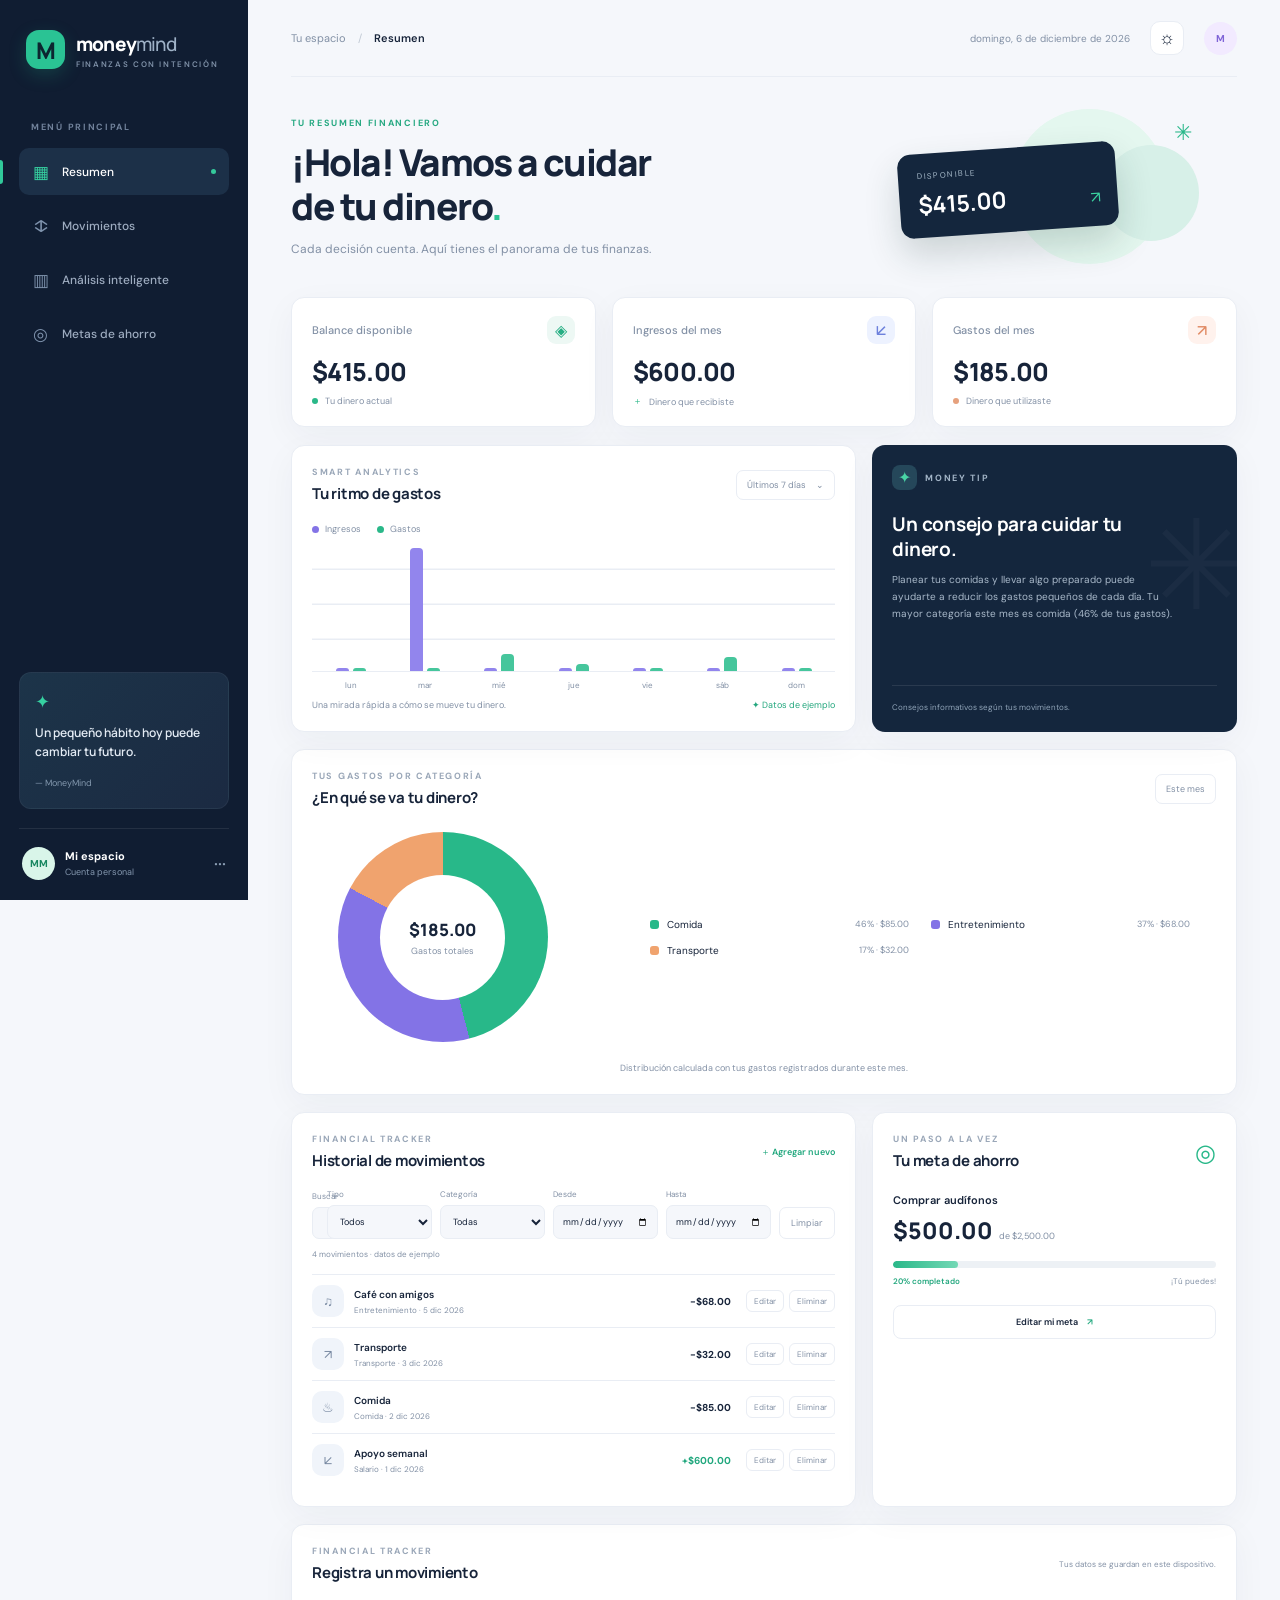
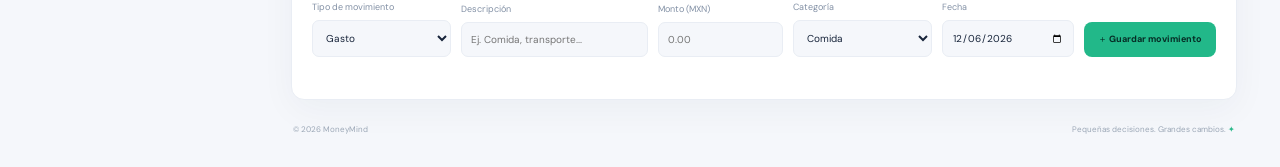
==== commit 7af9f1e1: "Resolver conflictos: conservar versión actual de MoneyMind" ====
--- a/index.html
+++ b/index.html
@@ -24,7 +24,6 @@
         <a class="nav-item" href="#transactions"><span class="nav-icon">↕</span>Movimientos</a>
         <a class="nav-item" href="#analytics"><span class="nav-icon">▥</span>Análisis inteligente</a>
         <a class="nav-item" href="#goals"><span class="nav-icon">◎</span>Metas de ahorro</a>
-        <a class="nav-item" href="#coach"><span class="nav-icon">✳</span>Consejero financiero <span class="soon">PRONTO</span></a>
       </nav>
       <div class="sidebar-bottom">
         <div class="tip-card">
@@ -90,25 +89,49 @@
           </div>
           <div class="chart-legend"><span><i class="legend-dot income-legend"></i>Ingresos</span><span><i class="legend-dot expense-legend"></i>Gastos</span></div>
           <div class="chart" id="weeklyChart" aria-label="Gráfica de ingresos y gastos de los últimos siete días"></div>
-          <div class="chart-foot"><span>Una mirada rápida a cómo se mueve tu dinero.</span><span class="chart-insight">✦ Datos de ejemplo</span></div>
+          <div class="chart-foot"><span>Una mirada rápida a cómo se mueve tu dinero.</span><span class="chart-insight" id="dataStatus">✦ Datos de ejemplo</span></div>
         </article>
 
         <article class="panel insight-panel">
-          <div class="insight-heading"><span class="insight-icon">✦</span><span class="eyebrow">MONEY INSIGHT</span><span class="live-tag">● ACTIVO</span></div>
-          <h2>Tu dinero te está contando algo.</h2>
+          <div class="insight-heading"><span class="insight-icon">✦</span><span class="eyebrow">MONEY TIP</span></div>
+          <h2>Un consejo para cuidar tu dinero.</h2>
           <p id="insightText">Registra tus movimientos para descubrir en qué estás gastando más y encontrar oportunidades para ahorrar.</p>
-          <div class="insight-bottom"><span>Tu análisis se actualiza al registrar movimientos.</span><span class="insight-arrow">↗</span></div>
+          <div class="insight-bottom"><span>Consejos informativos según tus movimientos.</span></div>
         </article>
+      </section>
+
+
+      <section class="panel category-panel" id="categoryBreakdown">
+        <div class="panel-heading">
+          <div><p class="eyebrow">TUS GASTOS POR CATEGORÍA</p><h2>¿En qué se va tu dinero?</h2></div>
+          <span class="period-pill">Este mes</span>
+        </div>
+        <div class="pie-layout">
+          <div class="expense-pie" id="expensePie" role="img" aria-label="Distribución de gastos por categoría">
+            <div class="pie-center"><strong id="pieTotal">$0.00</strong><span>Gastos totales</span></div>
+          </div>
+          <div class="pie-legend" id="pieLegend"></div>
+        </div>
+        <p class="pie-note" id="pieNote">La gráfica mostrará tus gastos cuando registres movimientos.</p>
       </section>
 
       <section class="lower-grid">
         <article class="panel transactions-panel" id="transactions">
           <div class="panel-heading">
-            <div><p class="eyebrow">ACTIVIDAD RECIENTE</p><h2>Últimos movimientos</h2></div>
+            <div><p class="eyebrow">FINANCIAL TRACKER</p><h2>Historial de movimientos</h2></div>
             <a class="text-link" href="#addTransaction">＋ Agregar nuevo</a>
           </div>
+          <div class="history-filters" aria-label="Filtros del historial">
+            <label>Buscar<input id="searchFilter" type="search" placeholder="Descripción o categoría"></label>
+            <label>Tipo<select id="typeFilter"><option value="all">Todos</option><option value="income">Ingresos</option><option value="expense">Gastos</option></select></label>
+            <label>Categoría<select id="categoryFilter"><option value="all">Todas</option><option>Comida</option><option>Transporte</option><option>Educación</option><option>Entretenimiento</option><option>Compras</option><option>Salud</option><option>Salario</option><option>Otros</option></select></label>
+            <label>Desde<input id="startDateFilter" type="date"></label>
+            <label>Hasta<input id="endDateFilter" type="date"></label>
+            <button class="filter-reset" id="resetFilters" type="button">Limpiar</button>
+          </div>
+          <div class="history-count" id="historyCount" aria-live="polite"></div>
           <div class="transaction-list" id="transactionList"></div>
-          <div class="empty-state hidden" id="emptyTransactions">Aún no hay movimientos. ¡Agrega el primero!</div>
+          <div class="empty-state hidden" id="emptyTransactions">No hay movimientos que coincidan con los filtros.</div>
         </article>
 
         <article class="panel goal-panel" id="goals">
@@ -131,7 +154,8 @@
           <label>Descripción<input id="description" type="text" placeholder="Ej. Comida, transporte..." maxlength="50" required></label>
           <label>Monto (MXN)<input id="amount" type="number" min="0.01" step="0.01" placeholder="0.00" required></label>
           <label>Categoría<select id="category" required><option>Comida</option><option>Transporte</option><option>Educación</option><option>Entretenimiento</option><option>Compras</option><option>Salud</option><option>Salario</option><option>Otros</option></select></label>
-          <button class="primary-button" type="submit">＋ Guardar movimiento</button>
+          <label>Fecha<input id="transactionDate" type="date" required></label>
+          <div class="form-actions"><button class="primary-button" id="submitTransaction" type="submit">＋ Guardar movimiento</button><button class="cancel-button hidden" id="cancelEdit" type="button">Cancelar</button></div>
         </form>
         <p class="form-feedback" id="formFeedback" role="status"></p>
       </section>
--- a/css/styles.css
+++ b/css/styles.css
@@ -5,3 +5,40 @@
 @media(max-width:1100px){.main-content{padding:0 25px 22px}.sidebar{width:220px}.main-content{margin-left:220px}.transaction-form{grid-template-columns:repeat(2,1fr)}.transaction-form .primary-button{grid-column:span 2}.welcome-art{margin-right:0}}
 @media(max-width:760px){.sidebar{transform:translateX(-100%);transition:transform .25s;width:250px;box-shadow:15px 0 35px #0002}.sidebar.open{transform:translateX(0)}.main-content{margin-left:0;padding:0 17px 20px}.topbar{height:62px}.mobile-menu{display:block;border:0;background:transparent;color:var(--text);font-size:19px;padding:5px 9px 5px 0}.breadcrumb{margin-right:auto}.top-actions{gap:10px}.date-label{display:none}.welcome-row{min-height:180px}.welcome-row h1{font-size:29px}.welcome-subtitle{font-size:10px;max-width:270px;line-height:1.5}.welcome-art{width:145px;transform:scale(.7);transform-origin:center right;margin-left:-25px}.summary-grid{gap:8px}.summary-card{padding:13px 11px;min-height:105px}.card-top{font-size:9px;gap:4px}.metric-icon{width:23px;height:23px}.metric-value{font-size:18px}.metric-foot{font-size:8px}.content-grid,.lower-grid{grid-template-columns:1fr}.insight-panel{min-height:220px}.chart-panel{min-height:240px}.panel{padding:16px}.transaction-form{grid-template-columns:1fr 1fr}.transaction-form .primary-button{grid-column:span 2}.footer{gap:10px;line-height:1.5}.desktop-break{display:none}}
 @media(max-width:390px){.welcome-art{display:none}.summary-grid{grid-template-columns:1fr}.summary-card{min-height:90px}.summary-card .metric-value{margin:6px 0}.transaction-form{grid-template-columns:1fr}.transaction-form .primary-button{grid-column:auto}.form-note{display:none}.panel-heading h2{font-size:14px}}
+
+/* Financial Tracker v2 */
+.history-filters{display:grid;grid-template-columns:1.5fr repeat(4,minmax(105px,1fr)) auto;gap:8px;align-items:end;margin:18px 0 10px}
+.history-filters label{display:grid;gap:6px;min-width:0;font-size:8px;color:var(--muted)}
+.history-filters input,.history-filters select{width:100%;min-width:0;padding:9px 8px;border:1px solid var(--line);border-radius:7px;background:var(--bg);color:var(--text);font-size:9px;outline:none}
+.history-filters input:focus,.history-filters select:focus{border-color:#2ab889;box-shadow:0 0 0 3px #2ab88918}
+.filter-reset,.cancel-button{padding:9px 11px;border:1px solid var(--line);border-radius:7px;background:transparent;color:var(--muted);font-size:9px;cursor:pointer}
+.history-count{font-size:8px;color:var(--muted);margin:8px 0}
+.transaction-row{min-width:0}
+.transaction-actions{display:flex;gap:5px;margin-left:5px}
+.transaction-action{border:1px solid var(--line);background:transparent;color:var(--muted);border-radius:6px;padding:5px 7px;font-size:8px;cursor:pointer}
+.transaction-action:hover{border-color:#2ab889;color:#20a77d}
+.transaction-action.delete:hover{border-color:#e49b83;color:#d16d4d}
+.form-actions{display:flex;gap:7px;align-items:center}
+.form-actions .primary-button{flex:1}
+.cancel-button{white-space:nowrap;color:var(--text)}
+.transaction-form{grid-template-columns:1fr 1.35fr .9fr 1fr .95fr auto}
+@media(max-width:1100px){.transaction-form{grid-template-columns:repeat(3,1fr)}.transaction-form .form-actions{grid-column:span 3}.history-filters{grid-template-columns:repeat(3,minmax(0,1fr))}}
+@media(max-width:760px){.transaction-form{grid-template-columns:1fr 1fr}.transaction-form .form-actions{grid-column:span 2}.history-filters{grid-template-columns:1fr 1fr}.history-filters label:first-child{grid-column:span 2}.transaction-row{flex-wrap:wrap}.transaction-actions{margin-left:auto}}
+@media(max-width:390px){.transaction-form{grid-template-columns:1fr}.transaction-form .form-actions{grid-column:auto}.history-filters{grid-template-columns:1fr}.history-filters label:first-child{grid-column:auto}}
+
+/* Distribución de gastos por categoría */
+.category-panel{margin-bottom:17px}
+.pie-layout{display:flex;align-items:center;justify-content:center;gap:clamp(35px,8vw,110px);padding:24px 10px 8px}
+.expense-pie{width:210px;height:210px;flex:0 0 210px;border-radius:50%;display:grid;place-items:center;background:conic-gradient(var(--line) 0deg 360deg);position:relative}
+.pie-center{width:125px;height:125px;border-radius:50%;background:var(--surface);display:flex;flex-direction:column;align-items:center;justify-content:center;position:relative}
+.pie-center strong{font:800 17px Manrope;color:var(--text);max-width:110px;overflow:hidden;text-overflow:ellipsis}
+.pie-center span{font-size:9px;color:var(--muted);margin-top:4px}
+.pie-legend{display:grid;grid-template-columns:repeat(2,minmax(120px,1fr));gap:13px 22px;max-width:540px;flex:1}
+.pie-legend-item{display:flex;align-items:center;gap:8px;min-width:0;font-size:10px;color:var(--text)}
+.pie-legend-dot{width:9px;height:9px;border-radius:3px;flex:0 0 9px}
+.pie-legend-name{overflow:hidden;text-overflow:ellipsis;white-space:nowrap;flex:1}
+.pie-legend-value{font-size:9px;color:var(--muted);white-space:nowrap}
+.pie-note{font-size:9px;color:var(--muted);text-align:center;margin:12px 0 0}
+.insight-panel{min-height:250px}
+.insight-bottom{justify-content:flex-start}
+@media(max-width:760px){.pie-layout{flex-direction:column;gap:22px}.pie-legend{width:100%;grid-template-columns:repeat(2,minmax(0,1fr));gap:12px}.expense-pie{width:190px;height:190px;flex-basis:190px}.pie-center{width:112px;height:112px}}
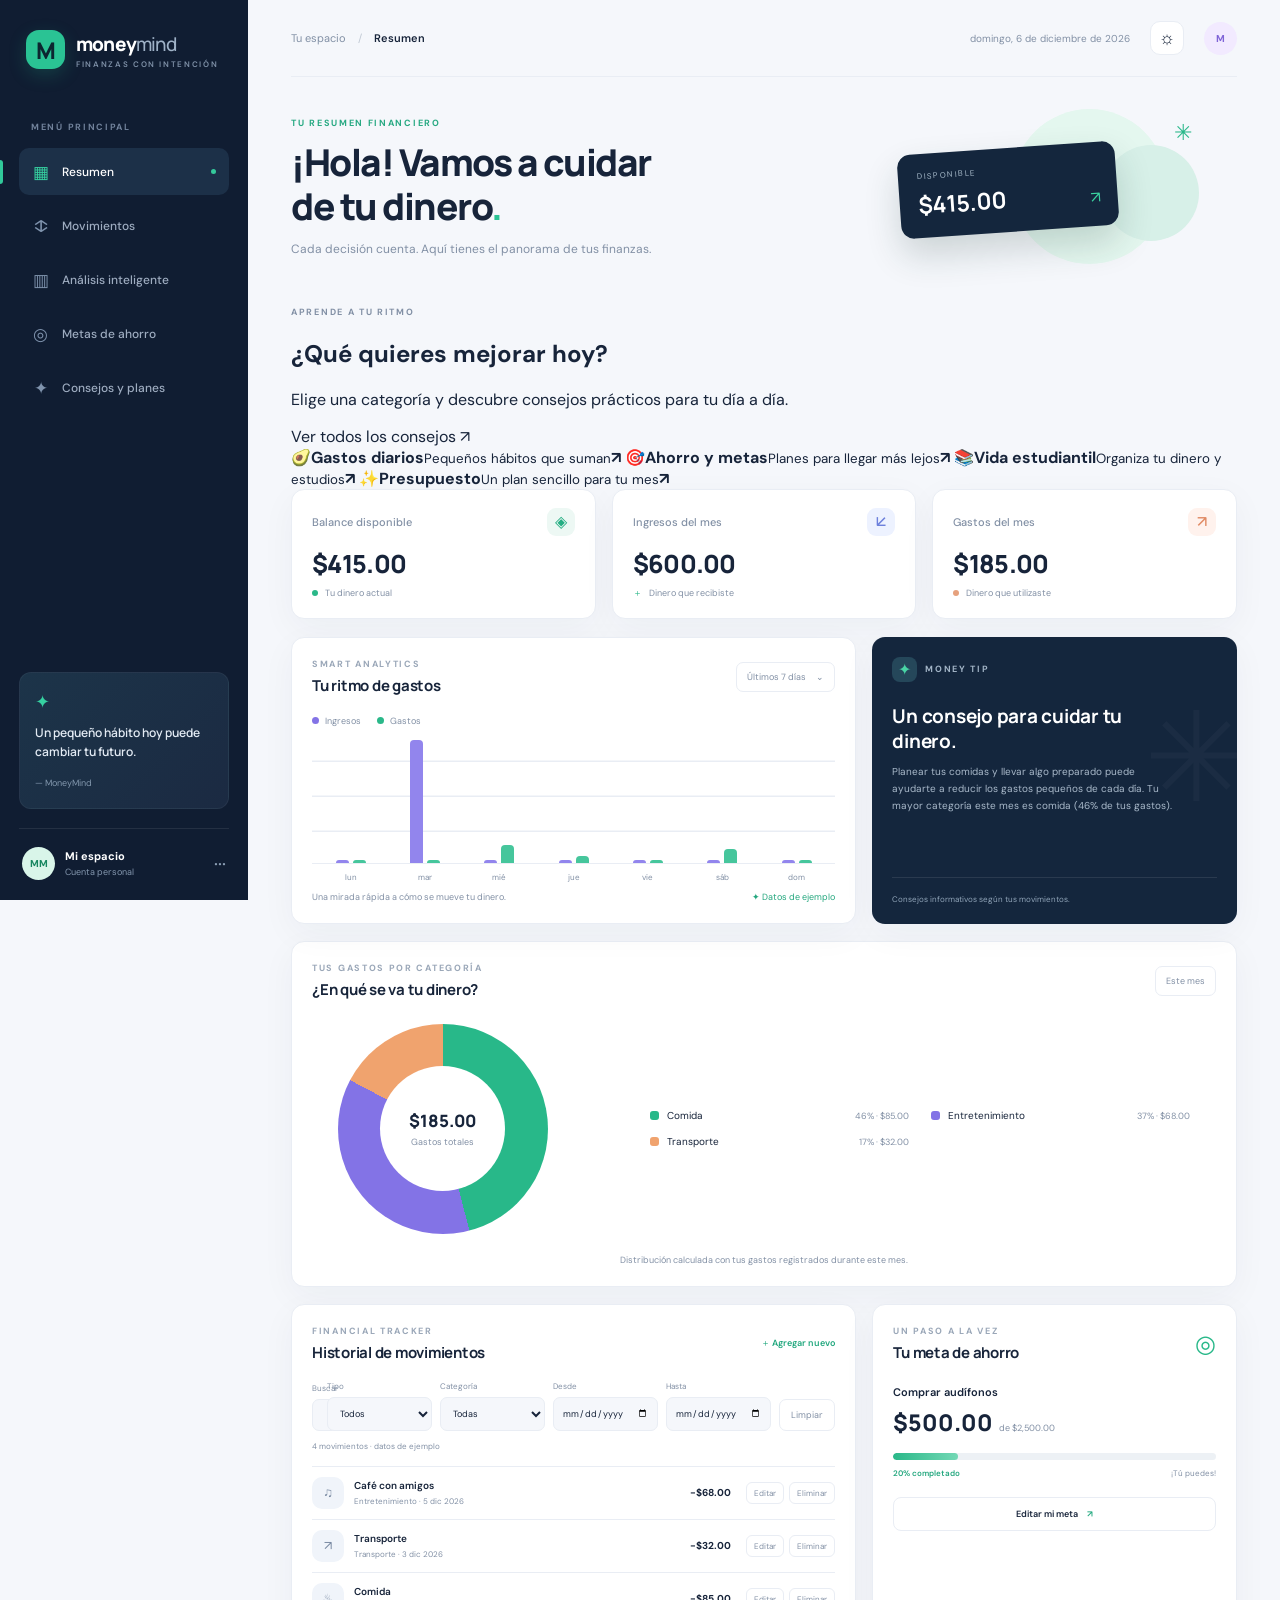
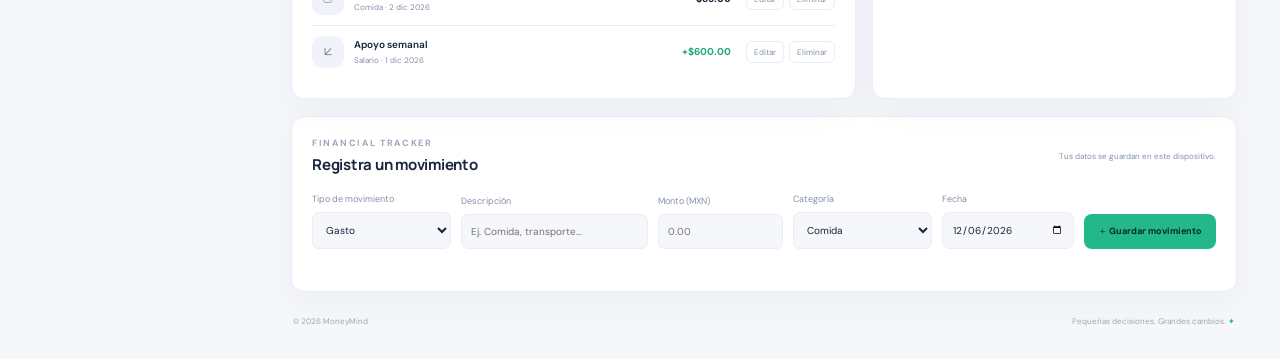
==== commit d25f38f7: "Rediseñar navegación superior y agregar explorador financiero" ====
--- a/index.html
+++ b/index.html
@@ -24,6 +24,7 @@
         <a class="nav-item" href="#transactions"><span class="nav-icon">↕</span>Movimientos</a>
         <a class="nav-item" href="#analytics"><span class="nav-icon">▥</span>Análisis inteligente</a>
         <a class="nav-item" href="#goals"><span class="nav-icon">◎</span>Metas de ahorro</a>
+        <a class="nav-item" href="consejos.html"><span class="nav-icon">✦</span>Consejos y planes</a>
       </nav>
       <div class="sidebar-bottom">
         <div class="tip-card">
@@ -60,6 +61,17 @@
           <div class="art-circle circle-one"></div><div class="art-circle circle-two"></div>
           <div class="art-card"><span>DISPONIBLE</span><strong id="artBalance">$0.00</strong><i>↗</i></div>
           <span class="art-star">✳</span>
+        </div>
+      </section>
+
+
+      <section class="explore-section" aria-label="Explora tus finanzas">
+        <div class="explore-heading"><div><p class="eyebrow">APRENDE A TU RITMO</p><h2>¿Qué quieres mejorar hoy?</h2><p>Elige una categoría y descubre consejos prácticos para tu día a día.</p></div><a class="explore-all" href="consejos.html">Ver todos los consejos <span>↗</span></a></div>
+        <div class="explore-grid">
+          <a class="explore-card explore-food" href="consejos.html#comida"><span class="explore-visual">🥑</span><span><strong>Gastos diarios</strong><small>Pequeños hábitos que suman</small></span><b>↗</b></a>
+          <a class="explore-card explore-goals" href="consejos.html#ahorro"><span class="explore-visual">🎯</span><span><strong>Ahorro y metas</strong><small>Planes para llegar más lejos</small></span><b>↗</b></a>
+          <a class="explore-card explore-study" href="consejos.html#estudios"><span class="explore-visual">📚</span><span><strong>Vida estudiantil</strong><small>Organiza tu dinero y estudios</small></span><b>↗</b></a>
+          <a class="explore-card explore-well" href="consejos.html#presupuesto"><span class="explore-visual">✨</span><span><strong>Presupuesto</strong><small>Un plan sencillo para tu mes</small></span><b>↗</b></a>
         </div>
       </section>
 
